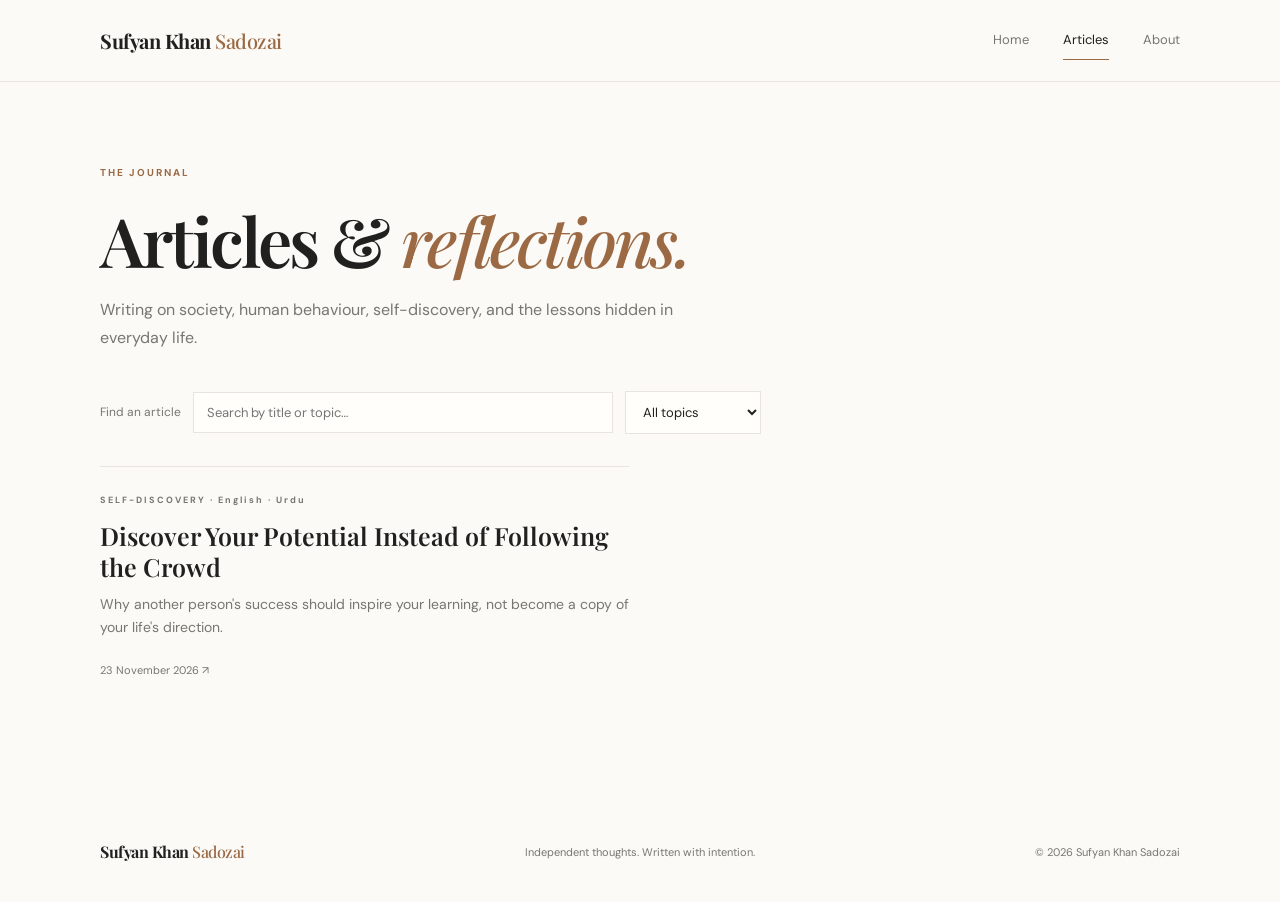
==== articles.html @ 070aea2e "Add files via upload" ====
<!doctype html>
<html lang="en">
<head>
  <meta charset="utf-8"><meta name="viewport" content="width=device-width, initial-scale=1">
  <meta name="description" content="Browse essays and reflections by Sufyan Khan Sadozai.">
  <title>Articles — Sufyan Khan Sadozai</title>
  <link rel="preconnect" href="https://fonts.googleapis.com"><link rel="preconnect" href="https://fonts.gstatic.com" crossorigin>
  <link href="https://fonts.googleapis.com/css2?family=DM+Sans:wght@400;500;600;700&family=Playfair+Display:wght@500;600;700&family=Noto+Nastaliq+Urdu:wght@400;500;600&display=swap" rel="stylesheet">
  <link rel="stylesheet" href="assets/css/style.css"><script defer src="assets/js/site.js"></script>
</head>
<body>
<header class="site-header"><a class="wordmark" href="index.html">Sufyan Khan <span>Sadozai</span></a><nav aria-label="Main navigation"><a href="index.html">Home</a><a class="active" href="articles.html">Articles</a><a href="about.html">About</a></nav><button class="menu-toggle" aria-label="Toggle navigation" aria-expanded="false">☰</button></header>
<main class="wrap page-main">
  <p class="eyebrow">THE JOURNAL</p><h1 class="page-title">Articles & <em>reflections.</em></h1>
  <p class="page-intro">Writing on society, human behaviour, self-discovery, and the lessons hidden in everyday life.</p>
  <div class="filter-row"><label for="search">Find an article</label><input id="search" type="search" placeholder="Search by title or topic…"><label class="sr-only" for="category">Filter category</label><select id="category"><option value="all">All topics</option><option value="Self-discovery">Self-discovery</option><option value="Society">Society</option><option value="Life lessons">Life lessons</option></select></div>
  <div id="all-articles" class="article-grid article-grid-wide" aria-live="polite"></div>
</main>
<footer class="site-footer wrap"><a class="wordmark" href="index.html">Sufyan Khan <span>Sadozai</span></a><p>Independent thoughts. Written with intention.</p><span>© <span data-year></span> Sufyan Khan Sadozai</span></footer>
</body></html>
---- assets/css/style.css ----
/* Sufyan Khan Sadozai — editorial journal */
:root{--ink:#20201e;--muted:#77766f;--paper:#fbfaf7;--line:#e8e5de;--accent:#9b6a45;--serif:"Playfair Display",Georgia,serif;--sans:"DM Sans",Arial,sans-serif}
*{box-sizing:border-box}html{scroll-behavior:smooth}body{margin:0;background:var(--paper);color:var(--ink);font-family:var(--sans);line-height:1.7}a{color:inherit;text-decoration:none}.wrap{width:min(1080px,calc(100% - 48px));margin-inline:auto}
.site-header{height:82px;padding:0 max(24px,calc((100vw - 1080px)/2));display:flex;align-items:center;justify-content:space-between;border-bottom:1px solid var(--line);position:relative;background:rgba(251,250,247,.96)}
.wordmark{font-family:var(--serif);font-size:20px;font-weight:700;letter-spacing:-.5px;line-height:1.2}.wordmark span{font-weight:500;color:var(--accent)}
nav{display:flex;gap:34px;font-size:13px;color:var(--muted)}nav a{padding:8px 0}nav a:hover,nav a.active{color:var(--ink)}nav a.active{border-bottom:1px solid var(--accent)}
.menu-toggle{display:none;background:none;border:0;font-size:23px;color:var(--ink)}
.hero{padding:112px 0 105px;border-bottom:1px solid var(--line)}.eyebrow{font-size:10px;letter-spacing:2px;font-weight:700;color:var(--accent);margin:0 0 22px}.hero h1,.page-title{font:600 clamp(48px,7vw,82px)/1.08 var(--serif);letter-spacing:-2.8px;margin:0;max-width:800px}.hero h1 em,.page-title em{font-weight:500;color:var(--accent)}.hero-copy{font-size:17px;color:var(--muted);max-width:530px;margin:26px 0 27px}.text-link{font-size:12px;font-weight:700;letter-spacing:.4px;border-bottom:1px solid #b9a18d;padding-bottom:5px;display:inline-flex;gap:12px}.text-link span{color:var(--accent)}
.featured,.latest{padding:78px 0}.section-heading{margin-bottom:25px}.section-heading h2{font:600 34px/1.2 var(--serif);margin:0}.feature-card{display:block;background:#f1eee7;padding:42px 48px;max-width:800px;transition:transform .2s}.feature-card:hover{transform:translateY(-3px)}.feature-meta{display:flex;gap:20px;font-size:10px;letter-spacing:1.5px;color:var(--accent);font-weight:700}.feature-card h3{font:600 clamp(27px,4vw,42px)/1.2 var(--serif);max-width:650px;margin:22px 0 12px}.feature-card p{max-width:600px;color:var(--muted);margin:0 0 24px}.split{display:flex;justify-content:space-between;align-items:end}.article-grid{display:grid;grid-template-columns:repeat(2,minmax(0,1fr));gap:22px}.article-card{padding:26px 0;border-top:1px solid var(--line)}.article-card .eyebrow{font-size:9px;margin-bottom:12px}.article-card h3{font:600 25px/1.25 var(--serif);margin:0 0 10px}.article-card p{color:var(--muted);font-size:14px;margin:0 0 15px}.article-date{font-size:11px;color:var(--muted)}
.closing-note{background:#eeebe4;padding:60px 0;margin-top:15px}.closing-quote{font:500 clamp(25px,4vw,39px)/1.35 var(--serif);max-width:760px;margin:0}
.site-footer{padding:34px 0 40px;display:flex;align-items:center;justify-content:space-between;gap:18px;color:var(--muted);font-size:11px}.site-footer .wordmark{color:var(--ink);font-size:16px}.site-footer p{margin:0}
.page-main{padding-top:82px;padding-bottom:100px;min-height:68vh}.page-title{font-size:clamp(43px,6vw,68px)}.page-intro{font-size:16px;color:var(--muted);max-width:600px;margin:20px 0 40px}.filter-row{display:flex;gap:12px;align-items:center;margin-bottom:32px;flex-wrap:wrap}.filter-row label{font-size:12px;color:var(--muted)}input,select{font:13px var(--sans);border:1px solid var(--line);background:#fffefa;padding:11px 13px;color:var(--ink);border-radius:0}input[type=search]{min-width:220px;flex:1;max-width:420px}.article-grid-wide{grid-template-columns:repeat(2,minmax(0,1fr))}
.article-main{padding-top:65px;padding-bottom:100px;max-width:850px}.article-main>.eyebrow{margin-bottom:32px}.article-main h1{font:600 clamp(38px,6vw,62px)/1.12 var(--serif);letter-spacing:-1.5px;margin:0 0 20px}.article-deck{font-size:18px;color:var(--muted);max-width:700px}.article-byline{font-size:11px;color:var(--muted);margin:25px 0 35px;padding-bottom:24px;border-bottom:1px solid var(--line)}.language-switch{display:flex;gap:8px;margin:25px 0 35px}.language-switch button{border:1px solid var(--line);background:transparent;padding:8px 14px;font:600 11px var(--sans);cursor:pointer}.language-switch button.selected{background:var(--ink);color:white;border-color:var(--ink)}.prose{max-width:720px;font-size:16px;line-height:1.95}.prose h2{font:600 30px/1.25 var(--serif);margin:42px 0 15px}.prose p{margin:0 0 22px}.prose blockquote{font:500 25px/1.5 var(--serif);border-left:2px solid var(--accent);padding-left:22px;margin:34px 0;color:#5d5147}.urdu{font-family:"Noto Nastaliq Urdu",serif;line-height:2.5;font-size:19px}.urdu p{margin-bottom:24px}.article-urdu{direction:rtl;text-align:right}.article-urdu h2{font-family:"Noto Nastaliq Urdu",serif;font-size:25px;line-height:2}.about-urdu{max-width:720px;margin-top:45px;padding-top:28px;border-top:1px solid var(--line)}
.empty-state{grid-column:1/-1;color:var(--muted);padding:25px 0}.sr-only{position:absolute;width:1px;height:1px;padding:0;margin:-1px;overflow:hidden;clip:rect(0,0,0,0);white-space:nowrap;border:0}
@media(max-width:700px){.wrap{width:min(100% - 36px,1080px)}.site-header{height:70px;padding:0 18px}.menu-toggle{display:block}nav{display:none;position:absolute;z-index:5;top:69px;left:0;right:0;background:var(--paper);padding:18px 22px;border-bottom:1px solid var(--line);flex-direction:column;gap:12px}nav.open{display:flex}.hero{padding:78px 0 72px}.hero h1{letter-spacing:-1.8px}.featured,.latest{padding:58px 0}.feature-card{padding:28px 24px}.article-grid,.article-grid-wide{grid-template-columns:1fr}.split{align-items:start;gap:15px}.site-footer{align-items:flex-start;flex-direction:column}.page-main{padding-top:60px}.filter-row{align-items:stretch}.filter-row input[type=search]{min-width:100%;max-width:none}.filter-row select{flex:1}.article-main{padding-top:45px}.prose{font-size:15px}}
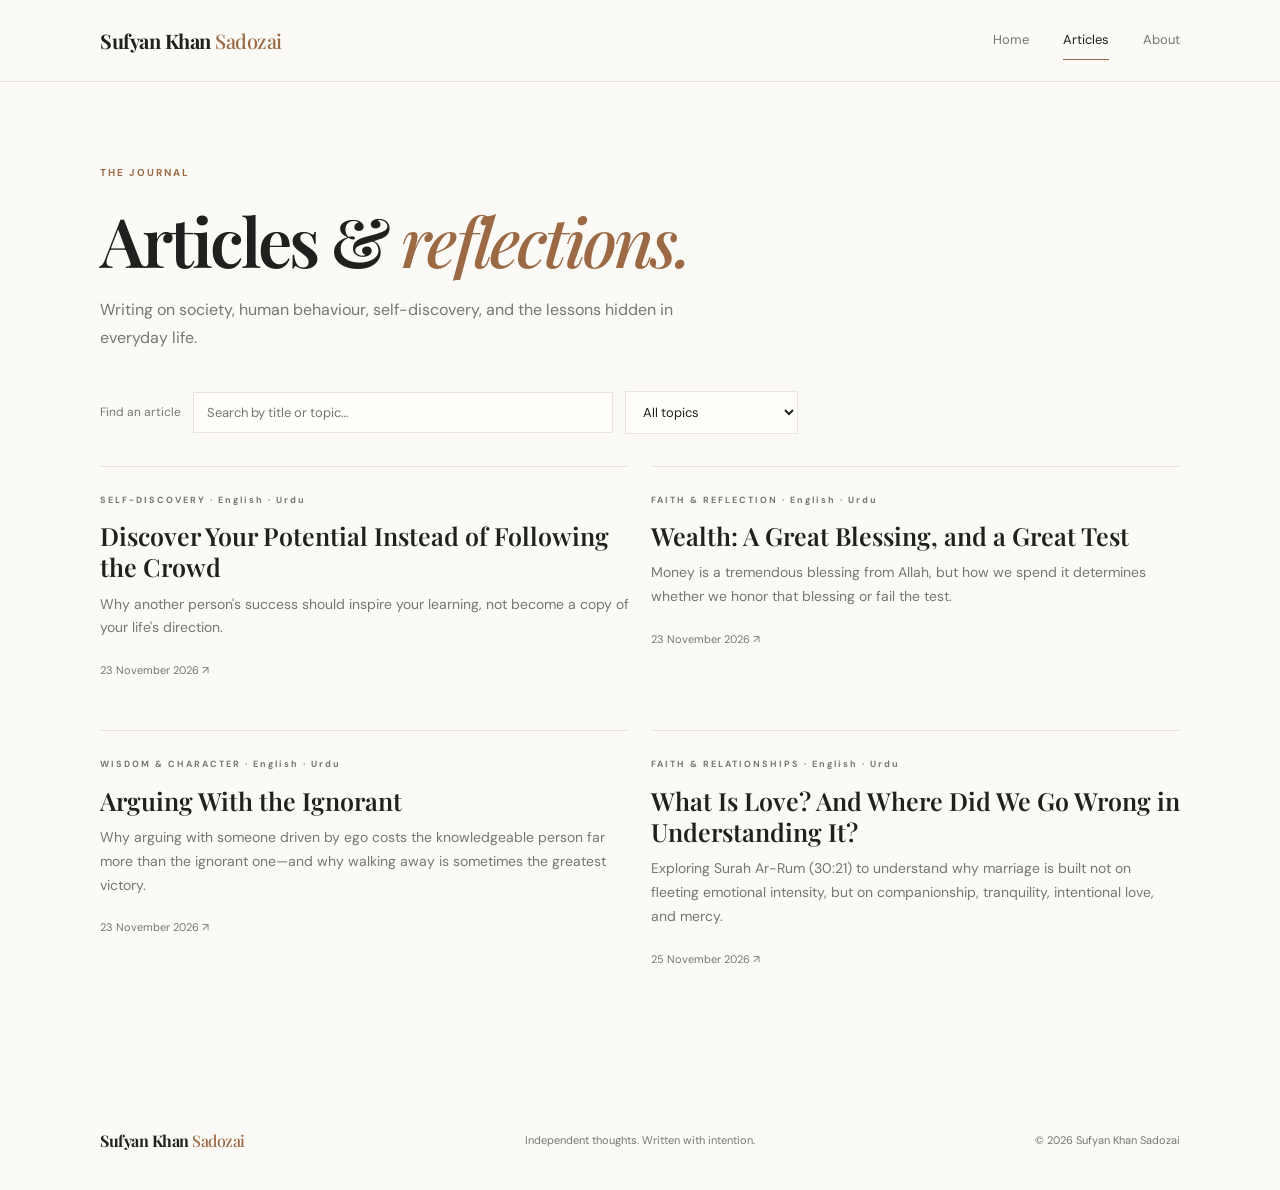
==== commit 57b48320: "Update articles.html" ====
--- a/articles.html
+++ b/articles.html
@@ -13,7 +13,7 @@
 <main class="wrap page-main">
   <p class="eyebrow">THE JOURNAL</p><h1 class="page-title">Articles & <em>reflections.</em></h1>
   <p class="page-intro">Writing on society, human behaviour, self-discovery, and the lessons hidden in everyday life.</p>
-  <div class="filter-row"><label for="search">Find an article</label><input id="search" type="search" placeholder="Search by title or topic…"><label class="sr-only" for="category">Filter category</label><select id="category"><option value="all">All topics</option><option value="Self-discovery">Self-discovery</option><option value="Society">Society</option><option value="Life lessons">Life lessons</option></select></div>
+  <div class="filter-row"><label for="search">Find an article</label><input id="search" type="search" placeholder="Search by title or topic…"><label class="sr-only" for="category">Filter category</label><select id="category"><option value="all">All topics</option><option value="Self-discovery">Self-discovery</option><option value="Society">Society</option><option value="Life lessons">Life lessons</option><option value="Faith and relationships">Faith & Relationships</option></select></div>
   <div id="all-articles" class="article-grid article-grid-wide" aria-live="polite"></div>
 </main>
 <footer class="site-footer wrap"><a class="wordmark" href="index.html">Sufyan Khan <span>Sadozai</span></a><p>Independent thoughts. Written with intention.</p><span>© <span data-year></span> Sufyan Khan Sadozai</span></footer>
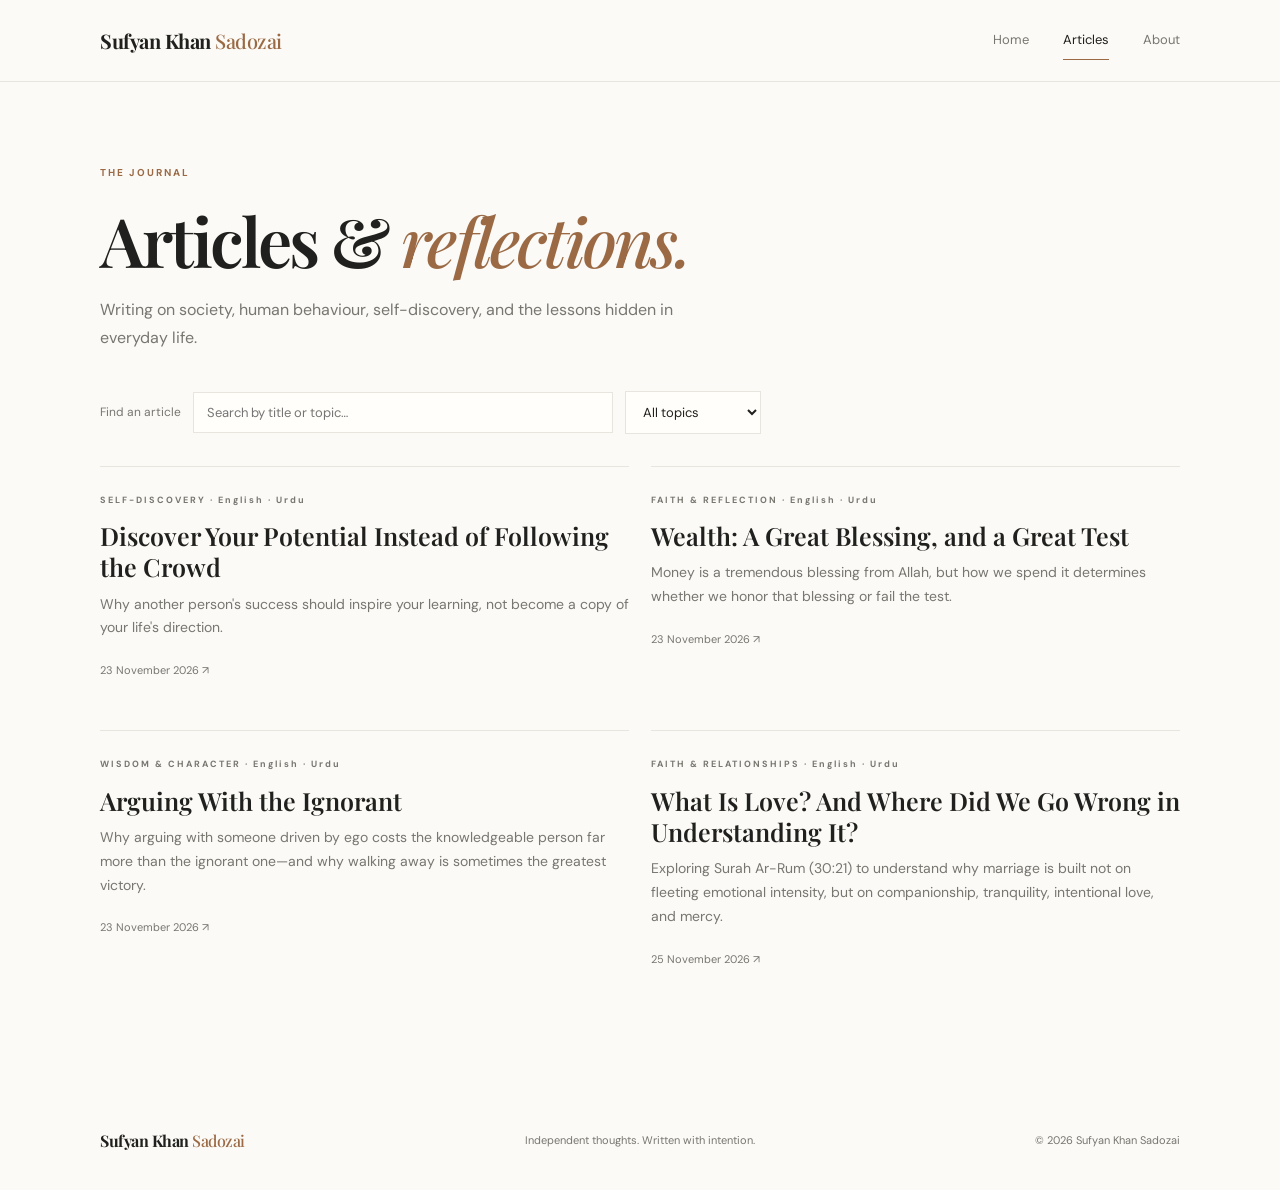
==== commit 0111eb38: "Update articles.html" ====
--- a/articles.html
+++ b/articles.html
@@ -13,7 +13,7 @@
 <main class="wrap page-main">
   <p class="eyebrow">THE JOURNAL</p><h1 class="page-title">Articles & <em>reflections.</em></h1>
   <p class="page-intro">Writing on society, human behaviour, self-discovery, and the lessons hidden in everyday life.</p>
-  <div class="filter-row"><label for="search">Find an article</label><input id="search" type="search" placeholder="Search by title or topic…"><label class="sr-only" for="category">Filter category</label><select id="category"><option value="all">All topics</option><option value="Self-discovery">Self-discovery</option><option value="Society">Society</option><option value="Life lessons">Life lessons</option><option value="Faith and relationships">Faith & Relationships</option></select></div>
+  <div class="filter-row"><label for="search">Find an article</label><input id="search" type="search" placeholder="Search by title or topic…"><label class="sr-only" for="category">Filter category</label><select id="category"><option value="all">All topics</option><option value="Self-discovery">Self-discovery</option><option value="Society">Society</option><option value="Life lessons">Life lessons</option></select></div>
   <div id="all-articles" class="article-grid article-grid-wide" aria-live="polite"></div>
 </main>
 <footer class="site-footer wrap"><a class="wordmark" href="index.html">Sufyan Khan <span>Sadozai</span></a><p>Independent thoughts. Written with intention.</p><span>© <span data-year></span> Sufyan Khan Sadozai</span></footer>
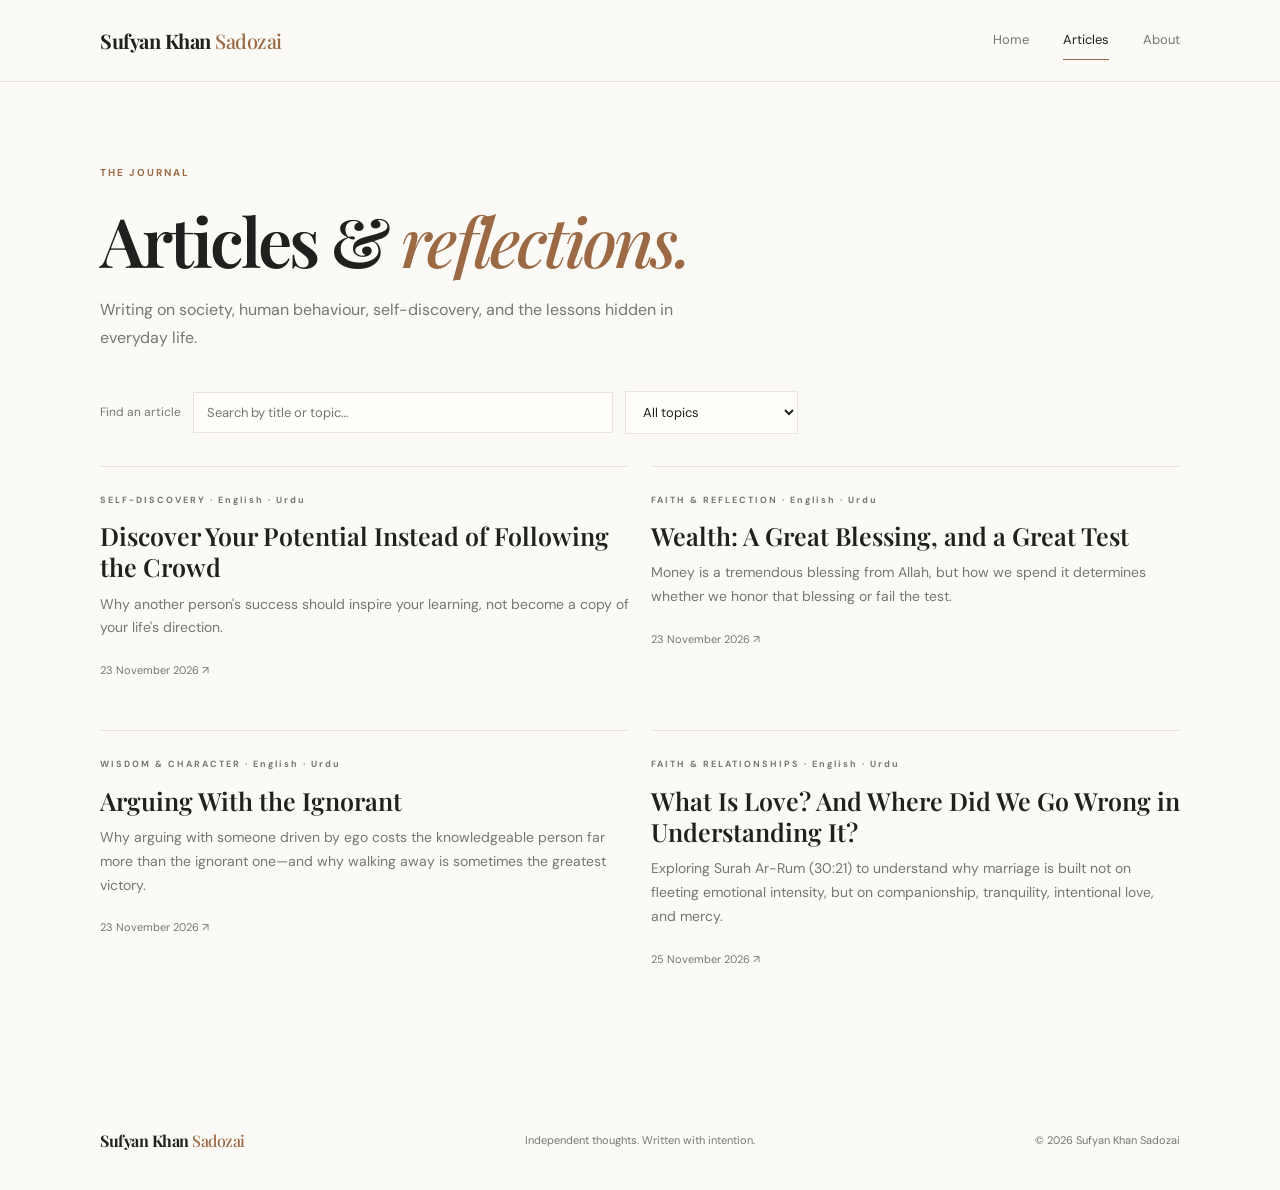
==== commit d80ac268: "Update articles.html" ====
--- a/articles.html
+++ b/articles.html
@@ -13,7 +13,7 @@
 <main class="wrap page-main">
   <p class="eyebrow">THE JOURNAL</p><h1 class="page-title">Articles & <em>reflections.</em></h1>
   <p class="page-intro">Writing on society, human behaviour, self-discovery, and the lessons hidden in everyday life.</p>
-  <div class="filter-row"><label for="search">Find an article</label><input id="search" type="search" placeholder="Search by title or topic…"><label class="sr-only" for="category">Filter category</label><select id="category"><option value="all">All topics</option><option value="Self-discovery">Self-discovery</option><option value="Society">Society</option><option value="Life lessons">Life lessons</option></select></div>
+  <div class="filter-row"><label for="search">Find an article</label><input id="search" type="search" placeholder="Search by title or topic…"><label class="sr-only" for="category">Filter category</label><select id="category"><option value="all">All topics</option><option value="Self-discovery">Self-discovery</option><option value="Society">Society</option><option value="Life lessons">Life lessons</option><option value="Faith Relationships">Faith & Relationships</option></select></div>
   <div id="all-articles" class="article-grid article-grid-wide" aria-live="polite"></div>
 </main>
 <footer class="site-footer wrap"><a class="wordmark" href="index.html">Sufyan Khan <span>Sadozai</span></a><p>Independent thoughts. Written with intention.</p><span>© <span data-year></span> Sufyan Khan Sadozai</span></footer>
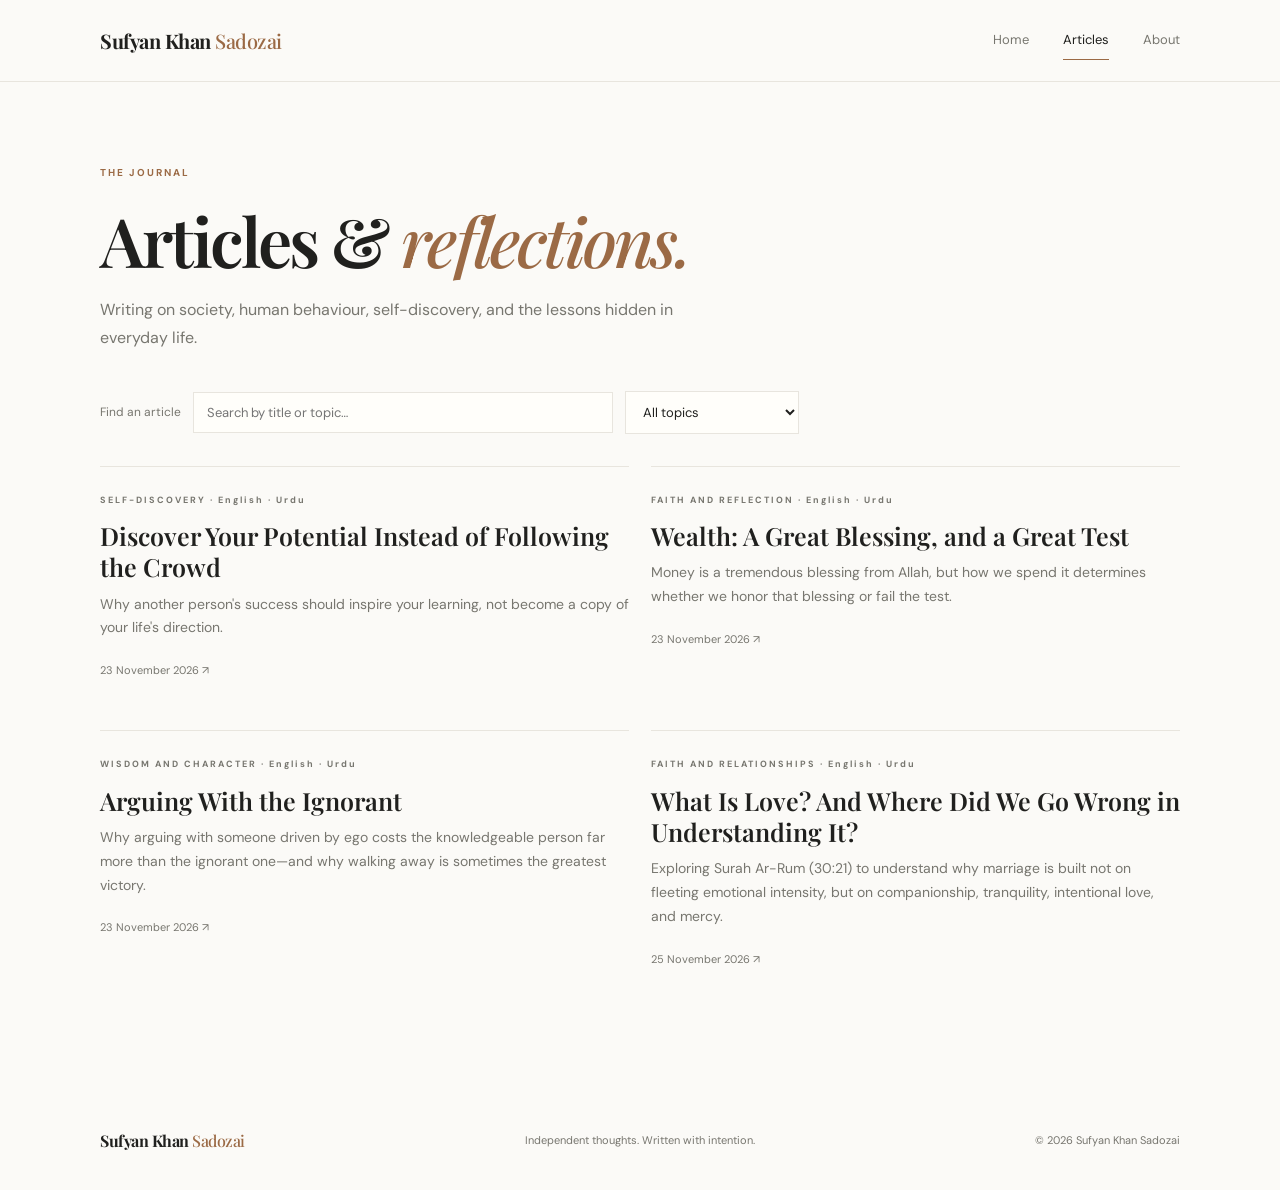
==== commit ea7ad0ee: "Update articles.html" ====
--- a/articles.html
+++ b/articles.html
@@ -13,7 +13,7 @@
 <main class="wrap page-main">
   <p class="eyebrow">THE JOURNAL</p><h1 class="page-title">Articles & <em>reflections.</em></h1>
   <p class="page-intro">Writing on society, human behaviour, self-discovery, and the lessons hidden in everyday life.</p>
-  <div class="filter-row"><label for="search">Find an article</label><input id="search" type="search" placeholder="Search by title or topic…"><label class="sr-only" for="category">Filter category</label><select id="category"><option value="all">All topics</option><option value="Self-discovery">Self-discovery</option><option value="Society">Society</option><option value="Life lessons">Life lessons</option><option value="Faith Relationships">Faith & Relationships</option></select></div>
+  <div class="filter-row"><label for="search">Find an article</label><input id="search" type="search" placeholder="Search by title or topic…"><label class="sr-only" for="category">Filter category</label><select id="category"><option value="all">All topics</option><option value="Self-discovery">Self-discovery</option><option value="Society">Society</option><option value="Life lessons">Life lessons</option><option value="Faith and Relationships">Faith & Relationships</option><option value="Wisdom and Character">Wisdom & Character</option></select></div>
   <div id="all-articles" class="article-grid article-grid-wide" aria-live="polite"></div>
 </main>
 <footer class="site-footer wrap"><a class="wordmark" href="index.html">Sufyan Khan <span>Sadozai</span></a><p>Independent thoughts. Written with intention.</p><span>© <span data-year></span> Sufyan Khan Sadozai</span></footer>
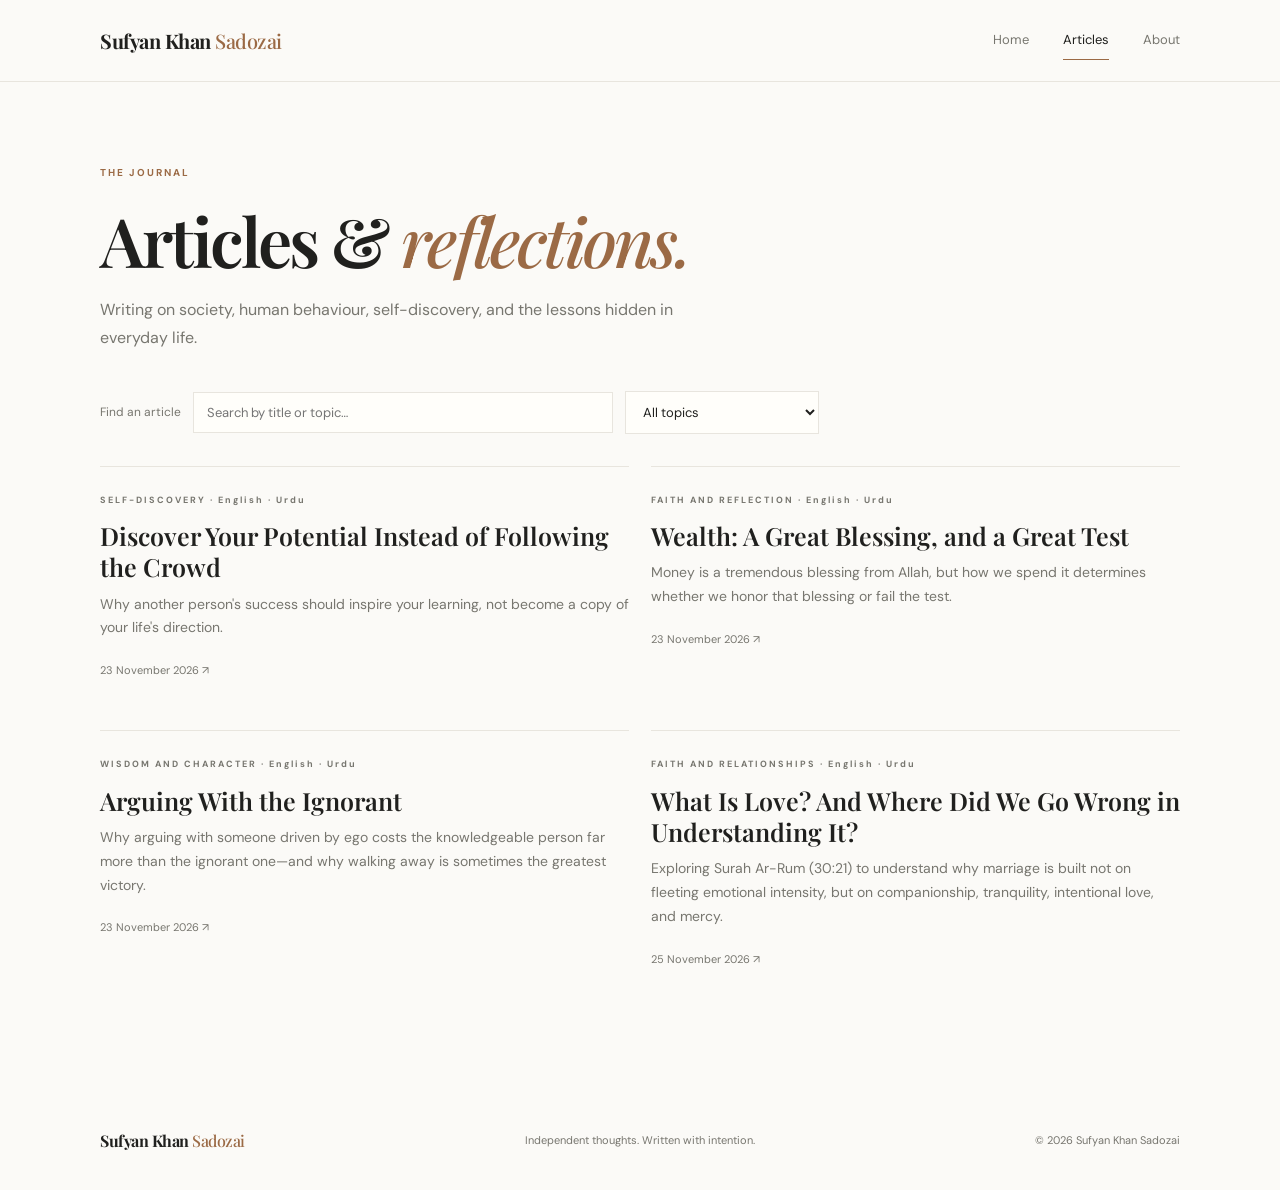
==== commit 40661434: "Update articles.html" ====
--- a/articles.html
+++ b/articles.html
@@ -13,7 +13,7 @@
 <main class="wrap page-main">
   <p class="eyebrow">THE JOURNAL</p><h1 class="page-title">Articles & <em>reflections.</em></h1>
   <p class="page-intro">Writing on society, human behaviour, self-discovery, and the lessons hidden in everyday life.</p>
-  <div class="filter-row"><label for="search">Find an article</label><input id="search" type="search" placeholder="Search by title or topic…"><label class="sr-only" for="category">Filter category</label><select id="category"><option value="all">All topics</option><option value="Self-discovery">Self-discovery</option><option value="Society">Society</option><option value="Life lessons">Life lessons</option><option value="Faith and Relationships">Faith & Relationships</option><option value="Wisdom and Character">Wisdom & Character</option></select></div>
+  <div class="filter-row"><label for="search">Find an article</label><input id="search" type="search" placeholder="Search by title or topic…"><label class="sr-only" for="category">Filter category</label><select id="category"><option value="all">All topics</option><option value="Self-discovery">Self-discovery</option><option value="Society">Society</option><option value="Life lessons">Life lessons</option><option value="Faith-Relationships">Faith-Relationships</option><option value="Wisdom-and-Character">Wisdom-and-Character</option></select></div>
   <div id="all-articles" class="article-grid article-grid-wide" aria-live="polite"></div>
 </main>
 <footer class="site-footer wrap"><a class="wordmark" href="index.html">Sufyan Khan <span>Sadozai</span></a><p>Independent thoughts. Written with intention.</p><span>© <span data-year></span> Sufyan Khan Sadozai</span></footer>
